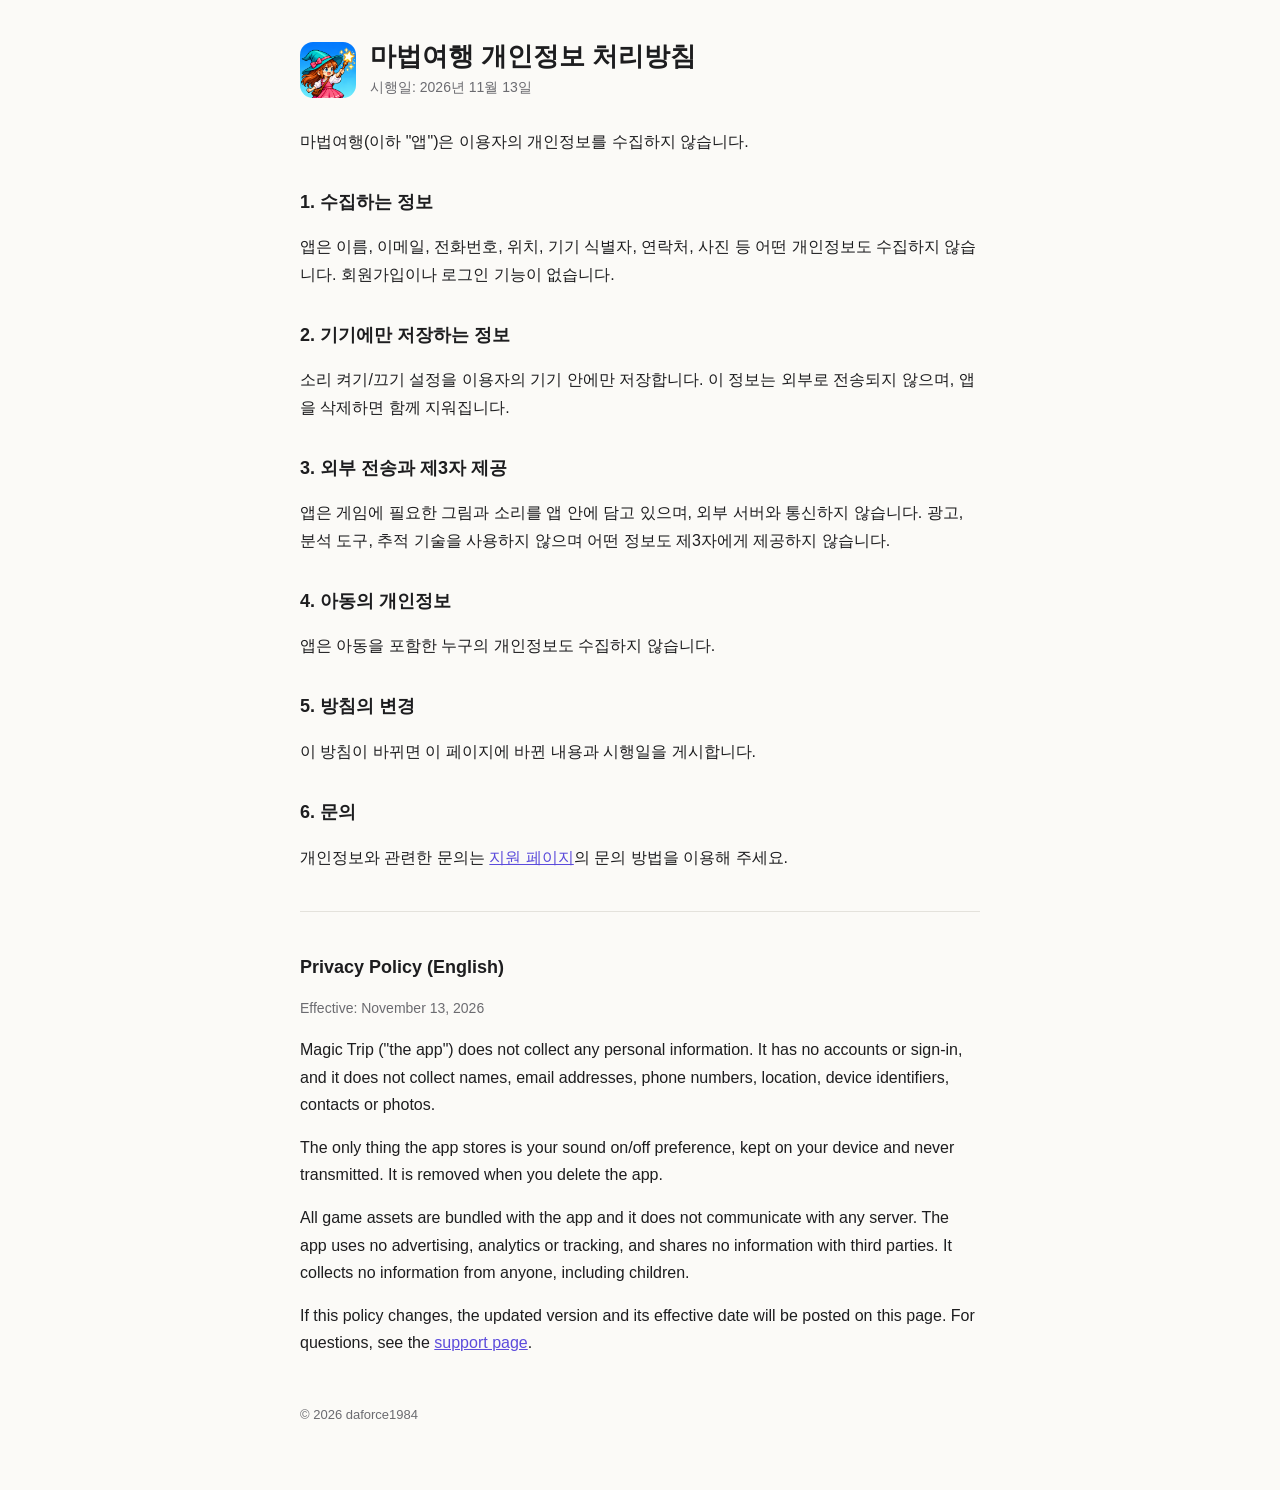
==== magic-trip/privacy.html @ dc2775df "마법여행 지원 페이지와 개인정보 처리방침 추가 Co-Authored-By: Claude Opus 5.5 <noreply@anthropic.com> Claude-Session: ht" ====
<!doctype html>
<html lang="ko">
<head>
<meta charset="utf-8">
<meta name="viewport" content="width=device-width, initial-scale=1">
<title>마법여행 개인정보 처리방침</title>
<link rel="stylesheet" href="../style.css">
</head>
<body>
<main>
<header><img src="icon.png" alt=""><div><h1>마법여행 개인정보 처리방침</h1><p>시행일: 2026년 11월 13일</p></div></header>

<p>마법여행(이하 "앱")은 이용자의 개인정보를 수집하지 않습니다.</p>

<h2>1. 수집하는 정보</h2>
<p>앱은 이름, 이메일, 전화번호, 위치, 기기 식별자, 연락처, 사진 등 어떤 개인정보도 수집하지 않습니다. 회원가입이나 로그인 기능이 없습니다.</p>

<h2>2. 기기에만 저장하는 정보</h2>
<p>소리 켜기/끄기 설정을 이용자의 기기 안에만 저장합니다. 이 정보는 외부로 전송되지 않으며, 앱을 삭제하면 함께 지워집니다.</p>

<h2>3. 외부 전송과 제3자 제공</h2>
<p>앱은 게임에 필요한 그림과 소리를 앱 안에 담고 있으며, 외부 서버와 통신하지 않습니다. 광고, 분석 도구, 추적 기술을 사용하지 않으며 어떤 정보도 제3자에게 제공하지 않습니다.</p>

<h2>4. 아동의 개인정보</h2>
<p>앱은 아동을 포함한 누구의 개인정보도 수집하지 않습니다.</p>

<h2>5. 방침의 변경</h2>
<p>이 방침이 바뀌면 이 페이지에 바뀐 내용과 시행일을 게시합니다.</p>

<h2>6. 문의</h2>
<p>개인정보와 관련한 문의는 <a href="support.html">지원 페이지</a>의 문의 방법을 이용해 주세요.</p>

<section class="lang" lang="en">
<h2>Privacy Policy (English)</h2>
<p class="muted">Effective: November 13, 2026</p>
<p>Magic Trip ("the app") does not collect any personal information. It has no accounts or sign-in, and it does not collect names, email addresses, phone numbers, location, device identifiers, contacts or photos.</p>
<p>The only thing the app stores is your sound on/off preference, kept on your device and never transmitted. It is removed when you delete the app.</p>
<p>All game assets are bundled with the app and it does not communicate with any server. The app uses no advertising, analytics or tracking, and shares no information with third parties. It collects no information from anyone, including children.</p>
<p>If this policy changes, the updated version and its effective date will be posted on this page. For questions, see the <a href="support.html">support page</a>.</p>
</section>

<footer>© 2026 daforce1984</footer>
</main>
</body>
</html>
---- style.css ----
:root { --bg: #fbfaf7; --text: #1d1d1f; --muted: #6b6b70; --line: #e4e2dc; --accent: #5b4bdb; }
@media (prefers-color-scheme: dark) { :root { --bg: #141416; --text: #ececf0; --muted: #a0a0a8; --line: #2c2c31; --accent: #a99cff; } }
* { box-sizing: border-box; }
body { margin: 0; background: var(--bg); color: var(--text); font: 16px/1.7 -apple-system, BlinkMacSystemFont, "Apple SD Gothic Neo", "Noto Sans KR", "Segoe UI", sans-serif; }
main { max-width: 720px; margin: 0 auto; padding: 40px 20px 64px; }
header { display: flex; align-items: center; gap: 14px; margin-bottom: 28px; }
header img { width: 56px; height: 56px; border-radius: 13px; }
h1 { font-size: 26px; line-height: 1.3; margin: 0; }
header p { margin: 2px 0 0; color: var(--muted); font-size: 14px; }
h2 { font-size: 18px; margin: 32px 0 8px; }
p, li { color: var(--text); }
ul { padding-left: 20px; }
.muted { color: var(--muted); font-size: 14px; }
a { color: var(--accent); }
.card { border: 1px solid var(--line); border-radius: 14px; padding: 16px 18px; margin: 12px 0; }
.lang { border-top: 1px solid var(--line); margin-top: 40px; padding-top: 8px; }
footer { margin-top: 48px; color: var(--muted); font-size: 13px; }
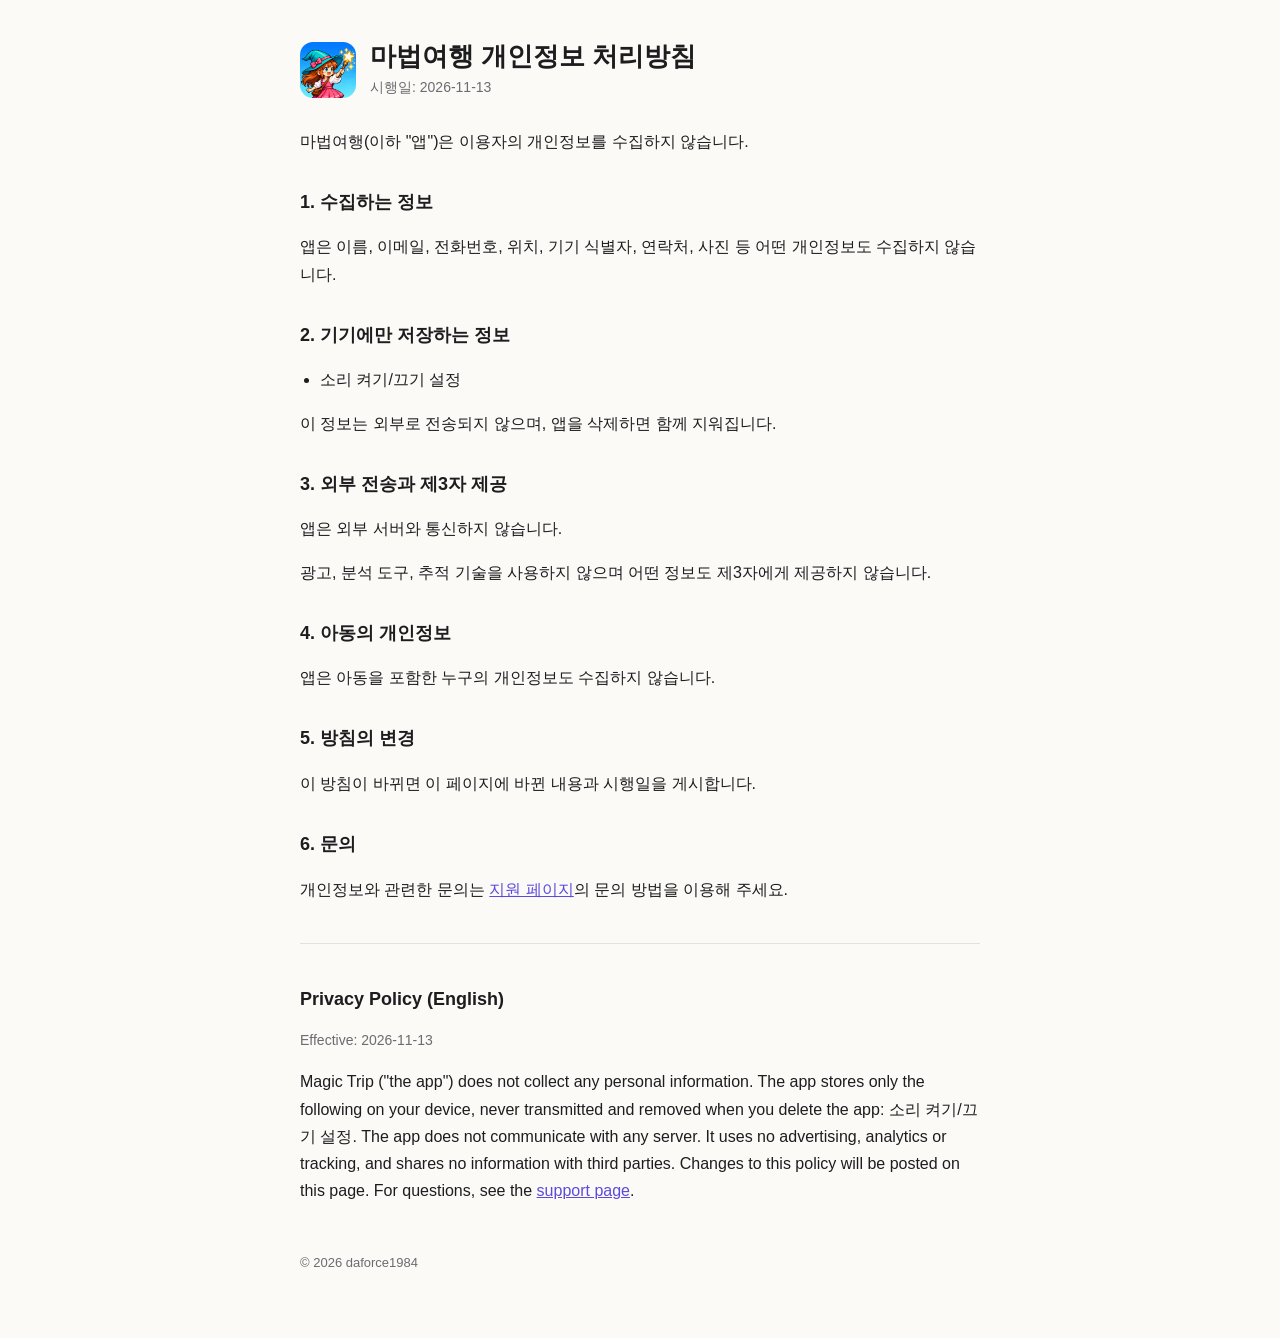
==== commit d69ef568: "마법여행 지원 페이지와 개인정보 처리방침 갱신 Co-Authored-By: Claude Opus 5.5 <noreply@anthropic.com>" ====
--- a/magic-trip/privacy.html
+++ b/magic-trip/privacy.html
@@ -8,37 +8,15 @@
 </head>
 <body>
 <main>
-<header><img src="icon.png" alt=""><div><h1>마법여행 개인정보 처리방침</h1><p>시행일: 2026년 11월 13일</p></div></header>
-
+<header><img src="icon.png" alt=""><div><h1>마법여행 개인정보 처리방침</h1><p>시행일: 2026-11-13</p></div></header>
 <p>마법여행(이하 "앱")은 이용자의 개인정보를 수집하지 않습니다.</p>
-
-<h2>1. 수집하는 정보</h2>
-<p>앱은 이름, 이메일, 전화번호, 위치, 기기 식별자, 연락처, 사진 등 어떤 개인정보도 수집하지 않습니다. 회원가입이나 로그인 기능이 없습니다.</p>
-
-<h2>2. 기기에만 저장하는 정보</h2>
-<p>소리 켜기/끄기 설정을 이용자의 기기 안에만 저장합니다. 이 정보는 외부로 전송되지 않으며, 앱을 삭제하면 함께 지워집니다.</p>
-
-<h2>3. 외부 전송과 제3자 제공</h2>
-<p>앱은 게임에 필요한 그림과 소리를 앱 안에 담고 있으며, 외부 서버와 통신하지 않습니다. 광고, 분석 도구, 추적 기술을 사용하지 않으며 어떤 정보도 제3자에게 제공하지 않습니다.</p>
-
-<h2>4. 아동의 개인정보</h2>
-<p>앱은 아동을 포함한 누구의 개인정보도 수집하지 않습니다.</p>
-
-<h2>5. 방침의 변경</h2>
-<p>이 방침이 바뀌면 이 페이지에 바뀐 내용과 시행일을 게시합니다.</p>
-
-<h2>6. 문의</h2>
-<p>개인정보와 관련한 문의는 <a href="support.html">지원 페이지</a>의 문의 방법을 이용해 주세요.</p>
-
-<section class="lang" lang="en">
-<h2>Privacy Policy (English)</h2>
-<p class="muted">Effective: November 13, 2026</p>
-<p>Magic Trip ("the app") does not collect any personal information. It has no accounts or sign-in, and it does not collect names, email addresses, phone numbers, location, device identifiers, contacts or photos.</p>
-<p>The only thing the app stores is your sound on/off preference, kept on your device and never transmitted. It is removed when you delete the app.</p>
-<p>All game assets are bundled with the app and it does not communicate with any server. The app uses no advertising, analytics or tracking, and shares no information with third parties. It collects no information from anyone, including children.</p>
-<p>If this policy changes, the updated version and its effective date will be posted on this page. For questions, see the <a href="support.html">support page</a>.</p>
-</section>
-
+<h2>1. 수집하는 정보</h2><p>앱은 이름, 이메일, 전화번호, 위치, 기기 식별자, 연락처, 사진 등 어떤 개인정보도 수집하지 않습니다.</p>
+<h2>2. 기기에만 저장하는 정보</h2><ul><li>소리 켜기/끄기 설정</li></ul><p>이 정보는 외부로 전송되지 않으며, 앱을 삭제하면 함께 지워집니다.</p>
+<h2>3. 외부 전송과 제3자 제공</h2><p>앱은 외부 서버와 통신하지 않습니다.</p><p>광고, 분석 도구, 추적 기술을 사용하지 않으며 어떤 정보도 제3자에게 제공하지 않습니다.</p>
+<h2>4. 아동의 개인정보</h2><p>앱은 아동을 포함한 누구의 개인정보도 수집하지 않습니다.</p>
+<h2>5. 방침의 변경</h2><p>이 방침이 바뀌면 이 페이지에 바뀐 내용과 시행일을 게시합니다.</p>
+<h2>6. 문의</h2><p>개인정보와 관련한 문의는 <a href="support.html">지원 페이지</a>의 문의 방법을 이용해 주세요.</p>
+<section class="lang" lang="en"><h2>Privacy Policy (English)</h2><p class="muted">Effective: 2026-11-13</p><p>Magic Trip ("the app") does not collect any personal information. The app stores only the following on your device, never transmitted and removed when you delete the app: 소리 켜기/끄기 설정. The app does not communicate with any server. It uses no advertising, analytics or tracking, and shares no information with third parties. Changes to this policy will be posted on this page. For questions, see the <a href="support.html">support page</a>.</p></section>
 <footer>© 2026 daforce1984</footer>
 </main>
 </body>
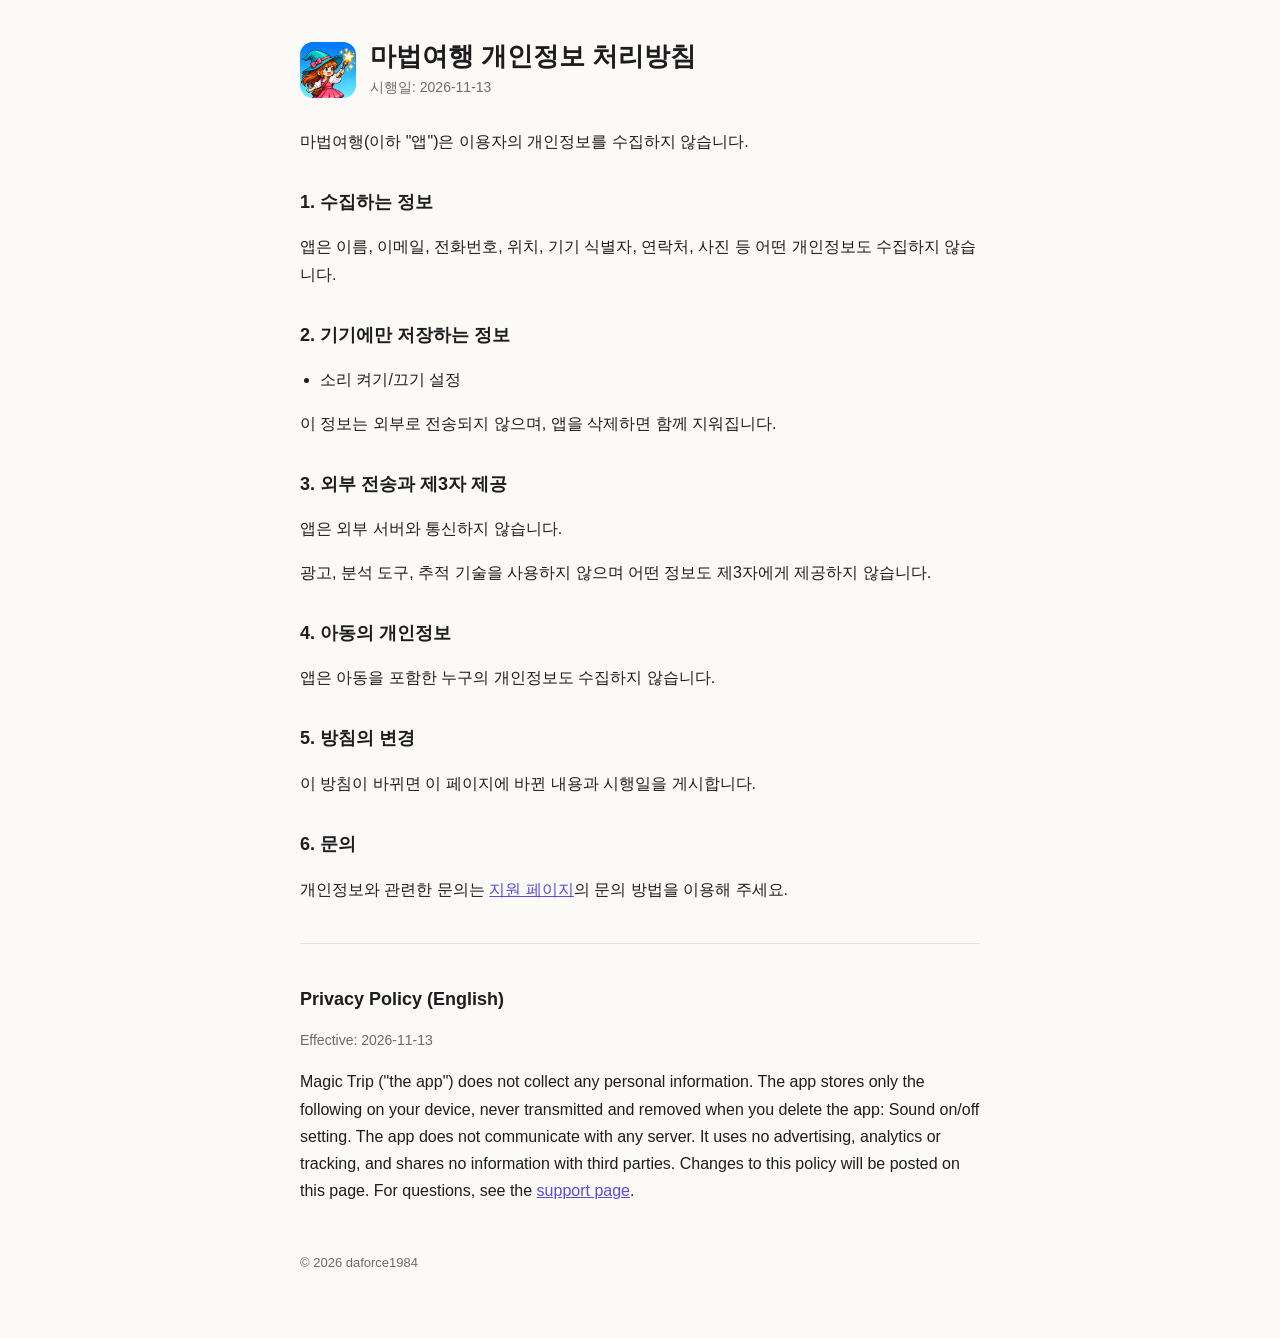
==== commit aa272a03: "마법여행 지원 페이지와 개인정보 처리방침 갱신 Co-Authored-By: Claude Opus 5.5 <noreply@anthropic.com>" ====
--- a/magic-trip/privacy.html
+++ b/magic-trip/privacy.html
@@ -16,7 +16,7 @@
 <h2>4. 아동의 개인정보</h2><p>앱은 아동을 포함한 누구의 개인정보도 수집하지 않습니다.</p>
 <h2>5. 방침의 변경</h2><p>이 방침이 바뀌면 이 페이지에 바뀐 내용과 시행일을 게시합니다.</p>
 <h2>6. 문의</h2><p>개인정보와 관련한 문의는 <a href="support.html">지원 페이지</a>의 문의 방법을 이용해 주세요.</p>
-<section class="lang" lang="en"><h2>Privacy Policy (English)</h2><p class="muted">Effective: 2026-11-13</p><p>Magic Trip ("the app") does not collect any personal information. The app stores only the following on your device, never transmitted and removed when you delete the app: 소리 켜기/끄기 설정. The app does not communicate with any server. It uses no advertising, analytics or tracking, and shares no information with third parties. Changes to this policy will be posted on this page. For questions, see the <a href="support.html">support page</a>.</p></section>
+<section class="lang" lang="en"><h2>Privacy Policy (English)</h2><p class="muted">Effective: 2026-11-13</p><p>Magic Trip ("the app") does not collect any personal information. The app stores only the following on your device, never transmitted and removed when you delete the app: Sound on/off setting. The app does not communicate with any server. It uses no advertising, analytics or tracking, and shares no information with third parties. Changes to this policy will be posted on this page. For questions, see the <a href="support.html">support page</a>.</p></section>
 <footer>© 2026 daforce1984</footer>
 </main>
 </body>
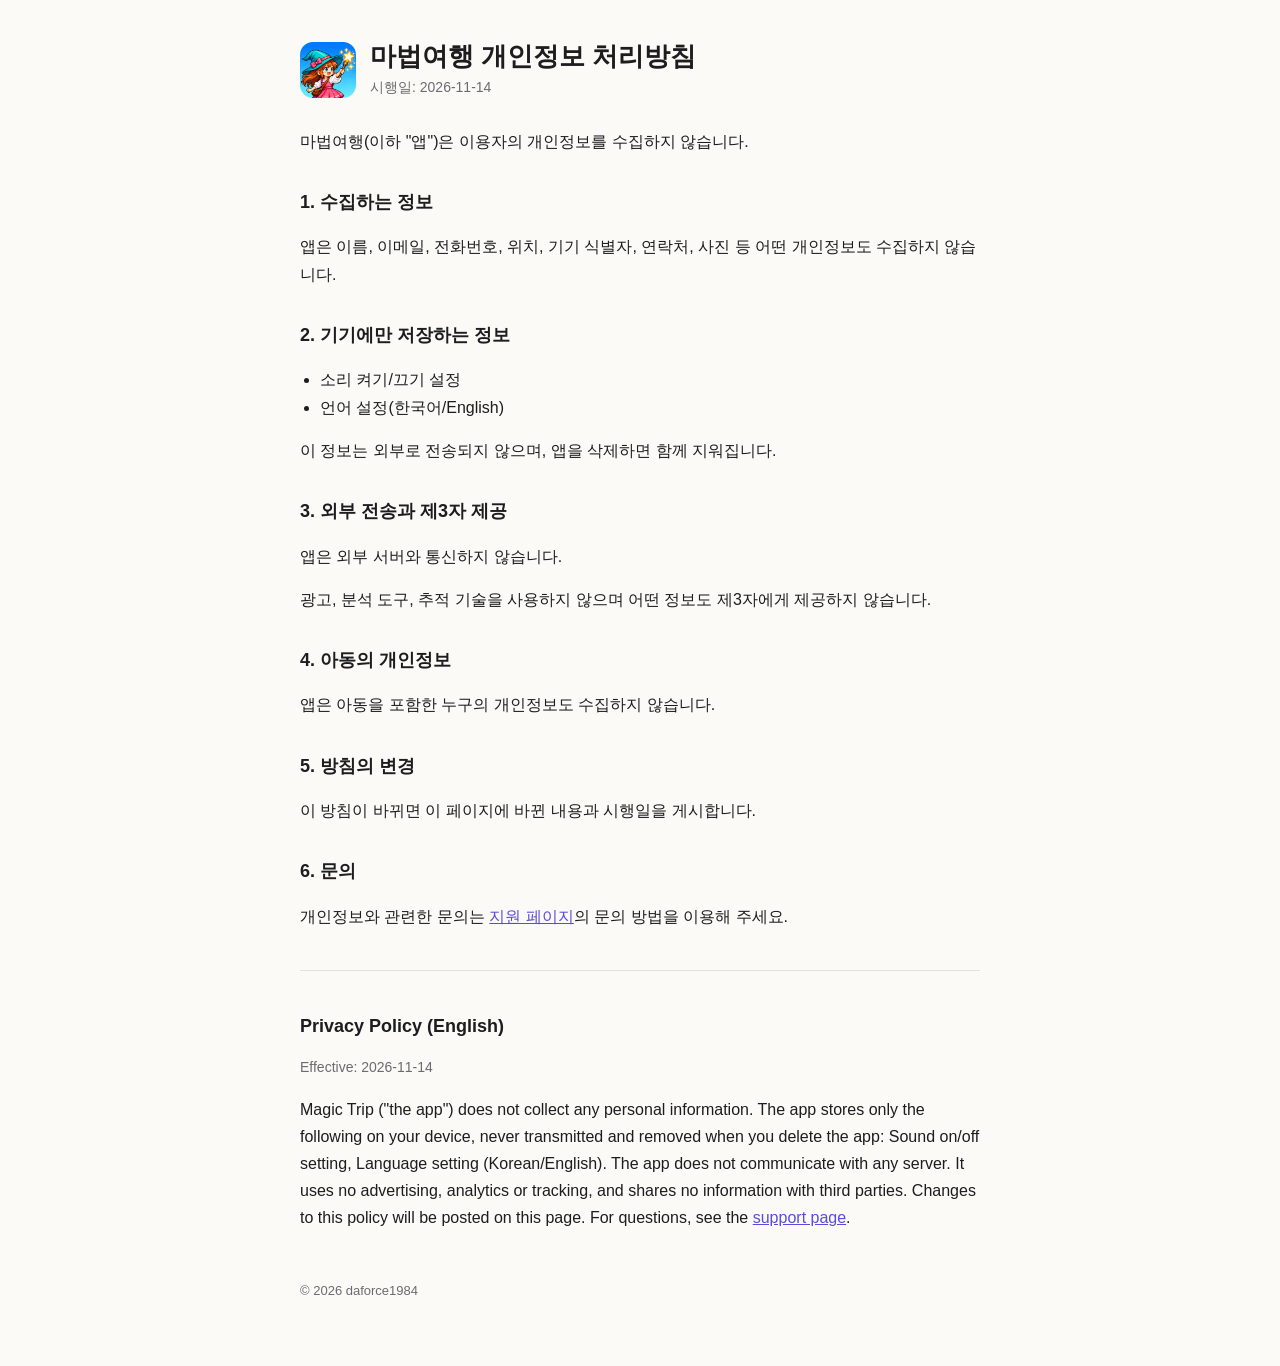
==== commit b09f5f29: "마법여행 지원 페이지와 개인정보 처리방침 갱신 Co-Authored-By: Claude Opus 5.5 <noreply@anthropic.com>" ====
--- a/magic-trip/privacy.html
+++ b/magic-trip/privacy.html
@@ -8,15 +8,15 @@
 </head>
 <body>
 <main>
-<header><img src="icon.png" alt=""><div><h1>마법여행 개인정보 처리방침</h1><p>시행일: 2026-11-13</p></div></header>
+<header><img src="icon.png" alt=""><div><h1>마법여행 개인정보 처리방침</h1><p>시행일: 2026-11-14</p></div></header>
 <p>마법여행(이하 "앱")은 이용자의 개인정보를 수집하지 않습니다.</p>
 <h2>1. 수집하는 정보</h2><p>앱은 이름, 이메일, 전화번호, 위치, 기기 식별자, 연락처, 사진 등 어떤 개인정보도 수집하지 않습니다.</p>
-<h2>2. 기기에만 저장하는 정보</h2><ul><li>소리 켜기/끄기 설정</li></ul><p>이 정보는 외부로 전송되지 않으며, 앱을 삭제하면 함께 지워집니다.</p>
+<h2>2. 기기에만 저장하는 정보</h2><ul><li>소리 켜기/끄기 설정</li><li>언어 설정(한국어/English)</li></ul><p>이 정보는 외부로 전송되지 않으며, 앱을 삭제하면 함께 지워집니다.</p>
 <h2>3. 외부 전송과 제3자 제공</h2><p>앱은 외부 서버와 통신하지 않습니다.</p><p>광고, 분석 도구, 추적 기술을 사용하지 않으며 어떤 정보도 제3자에게 제공하지 않습니다.</p>
 <h2>4. 아동의 개인정보</h2><p>앱은 아동을 포함한 누구의 개인정보도 수집하지 않습니다.</p>
 <h2>5. 방침의 변경</h2><p>이 방침이 바뀌면 이 페이지에 바뀐 내용과 시행일을 게시합니다.</p>
 <h2>6. 문의</h2><p>개인정보와 관련한 문의는 <a href="support.html">지원 페이지</a>의 문의 방법을 이용해 주세요.</p>
-<section class="lang" lang="en"><h2>Privacy Policy (English)</h2><p class="muted">Effective: 2026-11-13</p><p>Magic Trip ("the app") does not collect any personal information. The app stores only the following on your device, never transmitted and removed when you delete the app: Sound on/off setting. The app does not communicate with any server. It uses no advertising, analytics or tracking, and shares no information with third parties. Changes to this policy will be posted on this page. For questions, see the <a href="support.html">support page</a>.</p></section>
+<section class="lang" lang="en"><h2>Privacy Policy (English)</h2><p class="muted">Effective: 2026-11-14</p><p>Magic Trip ("the app") does not collect any personal information. The app stores only the following on your device, never transmitted and removed when you delete the app: Sound on/off setting, Language setting (Korean/English). The app does not communicate with any server. It uses no advertising, analytics or tracking, and shares no information with third parties. Changes to this policy will be posted on this page. For questions, see the <a href="support.html">support page</a>.</p></section>
 <footer>© 2026 daforce1984</footer>
 </main>
 </body>
